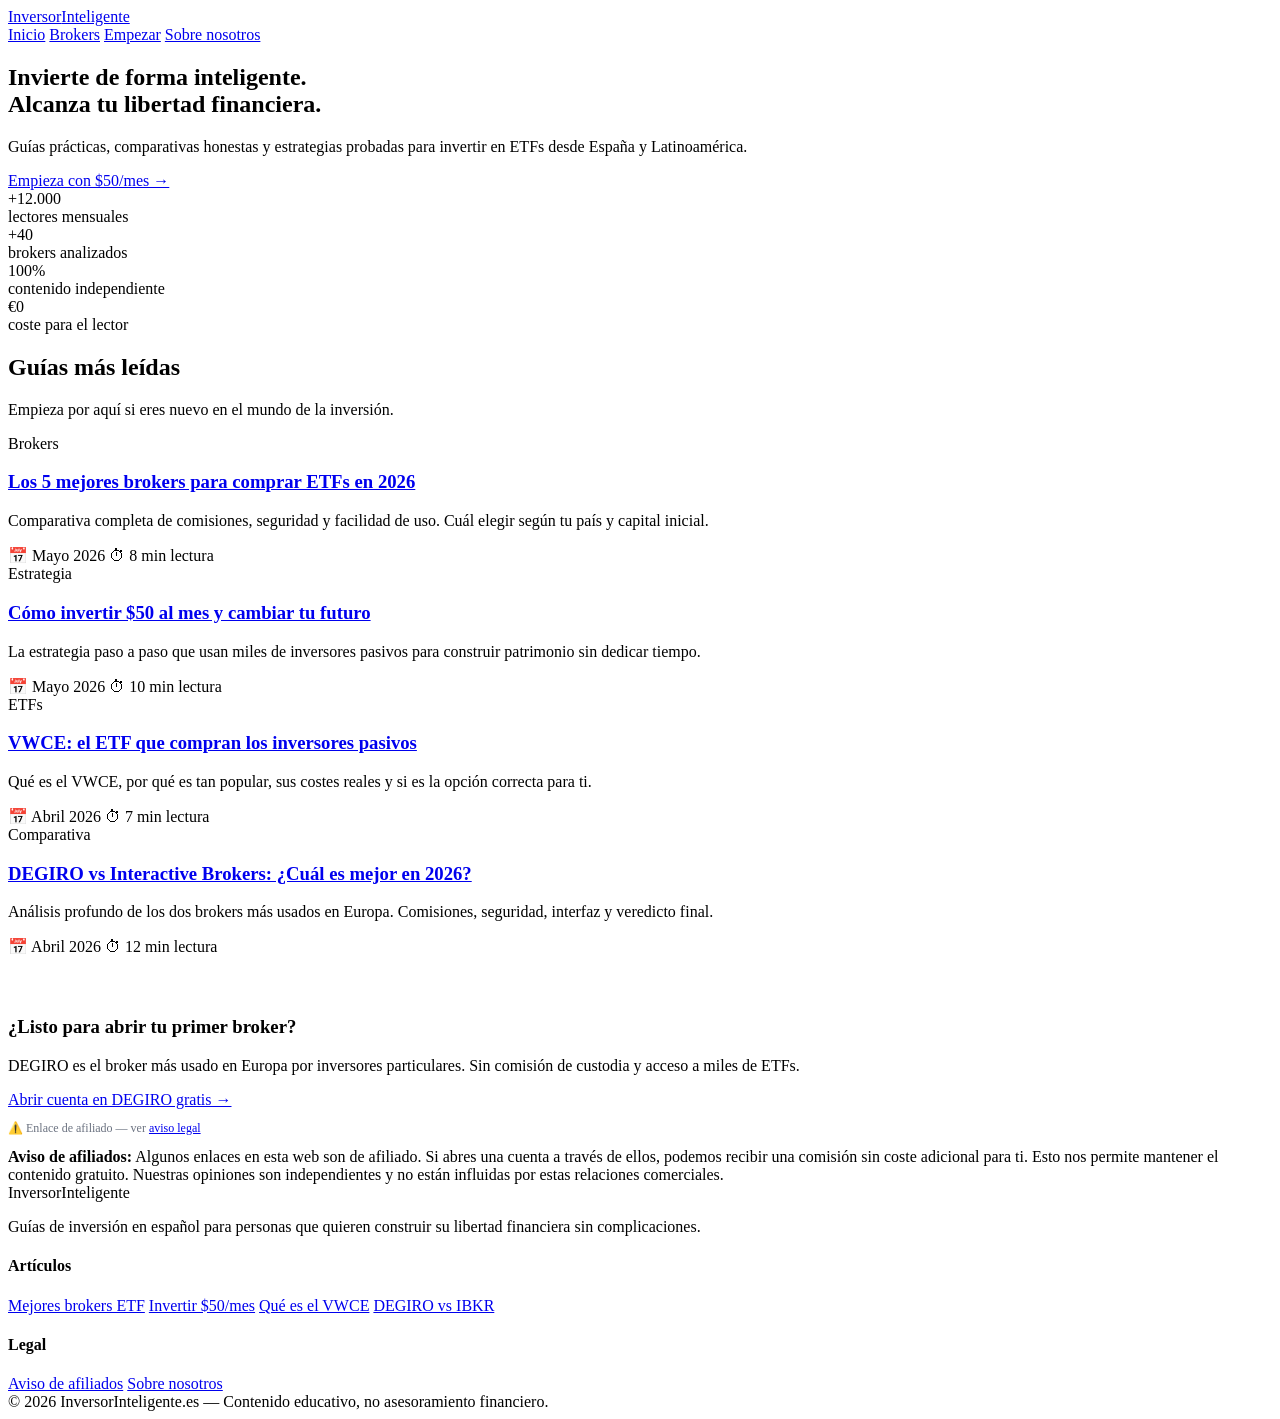
==== index.html @ 0a6e16d0 "Add files via upload" ====
<!DOCTYPE html>
<html lang="es">
<head>
  <meta charset="UTF-8">
  <meta name="viewport" content="width=device-width, initial-scale=1.0">
  <title>InversorInteligente.es — Finanzas personales e inversión en español</title>
  <meta name="description" content="Aprende a invertir en ETFs, compara brokers y alcanza la libertad financiera. Guías en español para inversores desde cero.">
  <meta name="keywords" content="invertir en ETFs, mejores brokers España, libertad financiera, VWCE, finanzas personales">
  <link rel="canonical" href="https://inversorinteligente.es/">
  <link rel="stylesheet" href="css/style.css">

  <!-- Open Graph -->
  <meta property="og:title" content="InversorInteligente.es — Finanzas personales e inversión">
  <meta property="og:description" content="Aprende a invertir en ETFs, compara brokers y alcanza la libertad financiera.">
  <meta property="og:type" content="website">
</head>
<body>

<!-- HEADER -->
<header>
  <div class="header-inner">
    <a href="index.html" class="logo">Inversor<span>Inteligente</span></a>
    <nav>
      <a href="index.html">Inicio</a>
      <a href="articulos/mejores-brokers-etf-2026.html">Brokers</a>
      <a href="articulos/como-invertir-50-euros-mes.html">Empezar</a>
      <a href="sobre-nosotros.html">Sobre nosotros</a>
    </nav>
  </div>
</header>

<!-- HERO -->
<section class="hero">
  <h1>Invierte de forma inteligente.<br>Alcanza tu libertad financiera.</h1>
  <p>Guías prácticas, comparativas honestas y estrategias probadas para invertir en ETFs desde España y Latinoamérica.</p>
  <a href="articulos/como-invertir-50-euros-mes.html" class="btn">Empieza con $50/mes →</a>
</section>

<!-- STATS -->
<div class="container">
  <div class="stats">
    <div class="stats-grid">
      <div>
        <span class="stat-num">+12.000</span>
        <div class="stat-label">lectores mensuales</div>
      </div>
      <div>
        <span class="stat-num">+40</span>
        <div class="stat-label">brokers analizados</div>
      </div>
      <div>
        <span class="stat-num">100%</span>
        <div class="stat-label">contenido independiente</div>
      </div>
      <div>
        <span class="stat-num">€0</span>
        <div class="stat-label">coste para el lector</div>
      </div>
    </div>
  </div>

  <!-- ARTÍCULOS DESTACADOS -->
  <h2 class="section-title">Guías más leídas</h2>
  <p class="section-sub">Empieza por aquí si eres nuevo en el mundo de la inversión.</p>

  <div class="grid">

    <div class="card">
      <div class="card-body">
        <span class="card-tag">Brokers</span>
        <h3><a href="articulos/mejores-brokers-etf-2026.html">Los 5 mejores brokers para comprar ETFs en 2026</a></h3>
        <p>Comparativa completa de comisiones, seguridad y facilidad de uso. Cuál elegir según tu país y capital inicial.</p>
        <div class="card-meta">
          <span>📅 Mayo 2026</span>
          <span>⏱ 8 min lectura</span>
        </div>
      </div>
    </div>

    <div class="card">
      <div class="card-body">
        <span class="card-tag">Estrategia</span>
        <h3><a href="articulos/como-invertir-50-euros-mes.html">Cómo invertir $50 al mes y cambiar tu futuro</a></h3>
        <p>La estrategia paso a paso que usan miles de inversores pasivos para construir patrimonio sin dedicar tiempo.</p>
        <div class="card-meta">
          <span>📅 Mayo 2026</span>
          <span>⏱ 10 min lectura</span>
        </div>
      </div>
    </div>

    <div class="card">
      <div class="card-body">
        <span class="card-tag">ETFs</span>
        <h3><a href="articulos/que-es-vwce.html">VWCE: el ETF que compran los inversores pasivos</a></h3>
        <p>Qué es el VWCE, por qué es tan popular, sus costes reales y si es la opción correcta para ti.</p>
        <div class="card-meta">
          <span>📅 Abril 2026</span>
          <span>⏱ 7 min lectura</span>
        </div>
      </div>
    </div>

    <div class="card">
      <div class="card-body">
        <span class="card-tag">Comparativa</span>
        <h3><a href="articulos/degiro-vs-interactive-brokers.html">DEGIRO vs Interactive Brokers: ¿Cuál es mejor en 2026?</a></h3>
        <p>Análisis profundo de los dos brokers más usados en Europa. Comisiones, seguridad, interfaz y veredicto final.</p>
        <div class="card-meta">
          <span>📅 Abril 2026</span>
          <span>⏱ 12 min lectura</span>
        </div>
      </div>
    </div>

  </div>

  <!-- BANNER -->
  <div class="banner-afiliado" style="margin-top: 60px;">
    <h3>¿Listo para abrir tu primer broker?</h3>
    <p>DEGIRO es el broker más usado en Europa por inversores particulares. Sin comisión de custodia y acceso a miles de ETFs.</p>
    <a href="https://www.degiro.es/amigo-invita-amigo/empezar-a-invertir?id=TU_ID_AFILIADO" class="btn btn-verde" target="_blank" rel="nofollow noopener">Abrir cuenta en DEGIRO gratis →</a>
    <p style="font-size:0.75rem; margin-top:12px; color:#6b7280;">⚠️ Enlace de afiliado — ver <a href="aviso-legal-afiliados.html">aviso legal</a></p>
  </div>

</div>

<!-- FOOTER -->
<footer>
  <div class="footer-inner">
    <div class="aviso">
      <strong>Aviso de afiliados:</strong> Algunos enlaces en esta web son de afiliado. Si abres una cuenta a través de ellos, podemos recibir una comisión sin coste adicional para ti. Esto nos permite mantener el contenido gratuito. Nuestras opiniones son independientes y no están influidas por estas relaciones comerciales.
    </div>
    <div class="footer-grid">
      <div>
        <div class="footer-logo">InversorInteligente</div>
        <p>Guías de inversión en español para personas que quieren construir su libertad financiera sin complicaciones.</p>
      </div>
      <div>
        <h4>Artículos</h4>
        <a href="articulos/mejores-brokers-etf-2026.html">Mejores brokers ETF</a>
        <a href="articulos/como-invertir-50-euros-mes.html">Invertir $50/mes</a>
        <a href="articulos/que-es-vwce.html">Qué es el VWCE</a>
        <a href="articulos/degiro-vs-interactive-brokers.html">DEGIRO vs IBKR</a>
      </div>
      <div>
        <h4>Legal</h4>
        <a href="aviso-legal-afiliados.html">Aviso de afiliados</a>
        <a href="sobre-nosotros.html">Sobre nosotros</a>
      </div>
    </div>
    <div class="footer-bottom">
      <span>© 2026 InversorInteligente.es — Contenido educativo, no asesoramiento financiero.</span>
      <a href="aviso-legal-afiliados.html" style="color:rgba(255,255,255,0.6)">Aviso legal</a>
    </div>
  </div>
</footer>

</body>
</html>
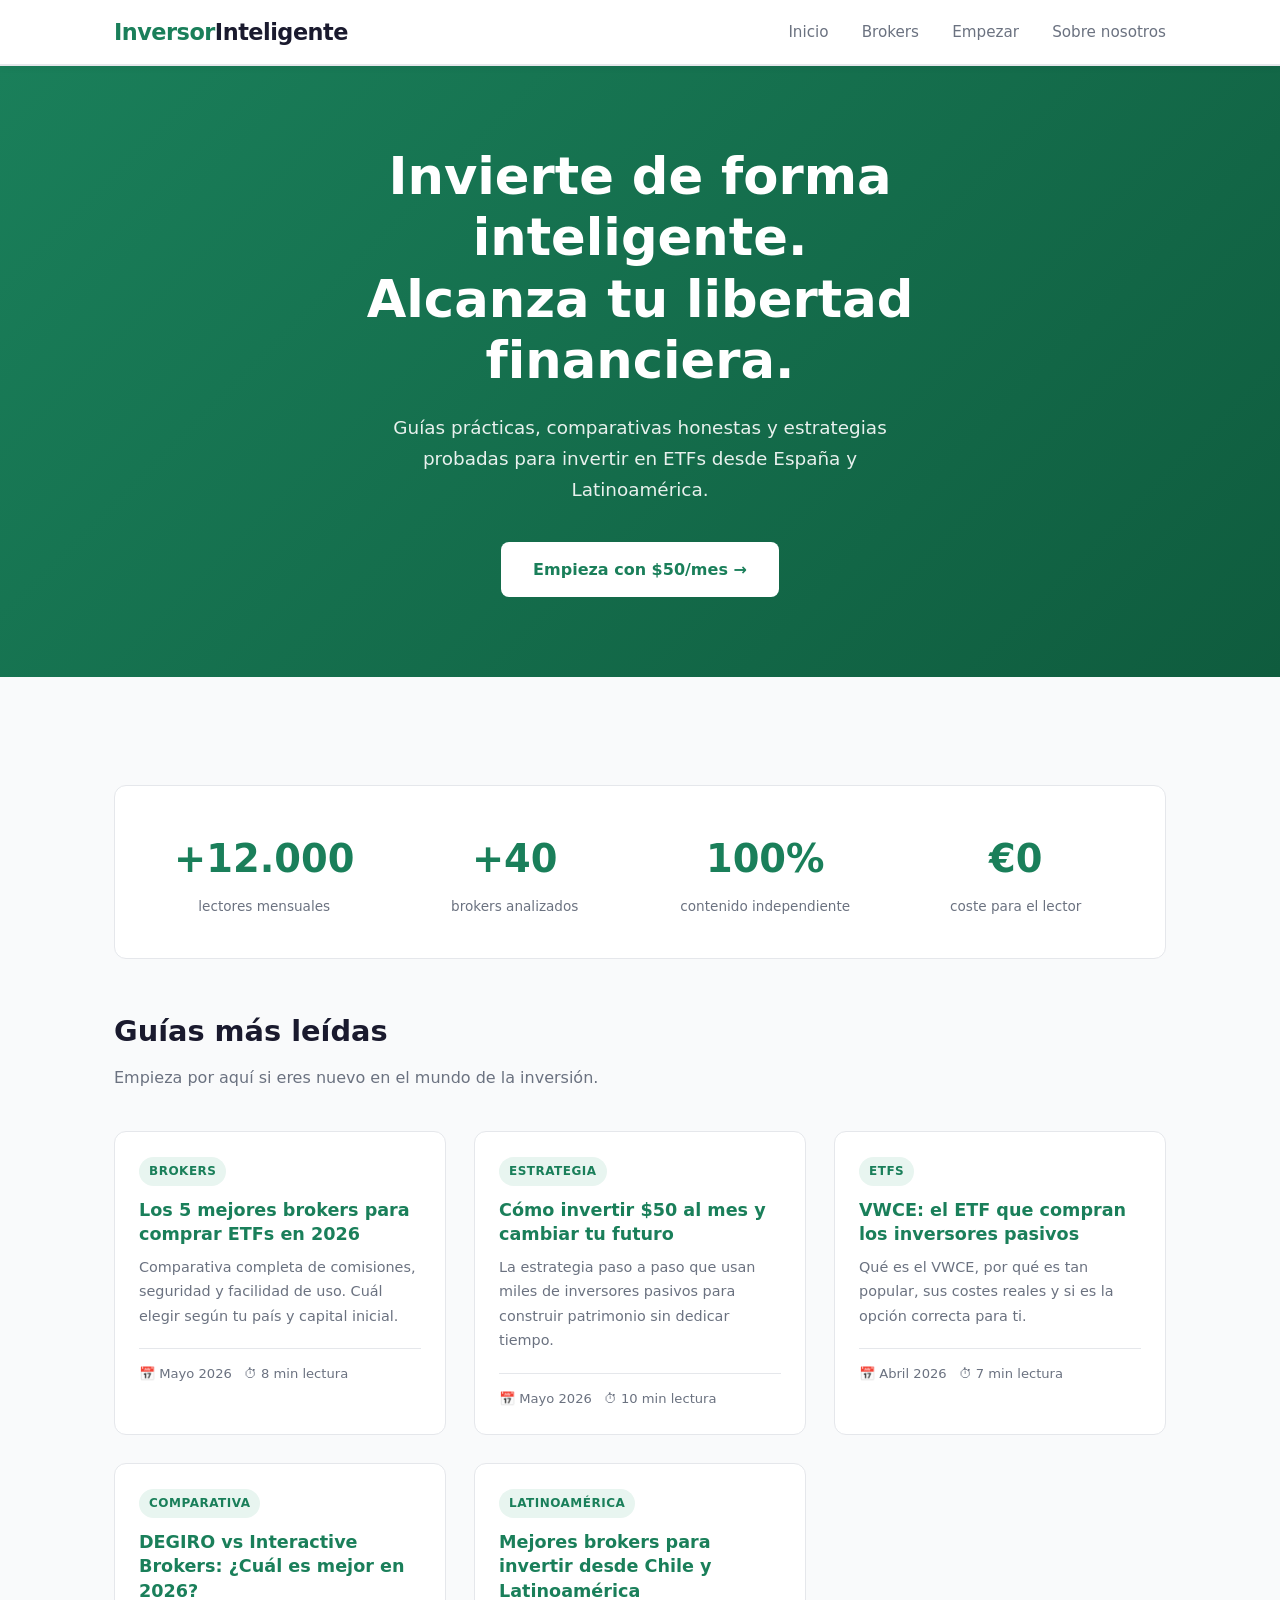
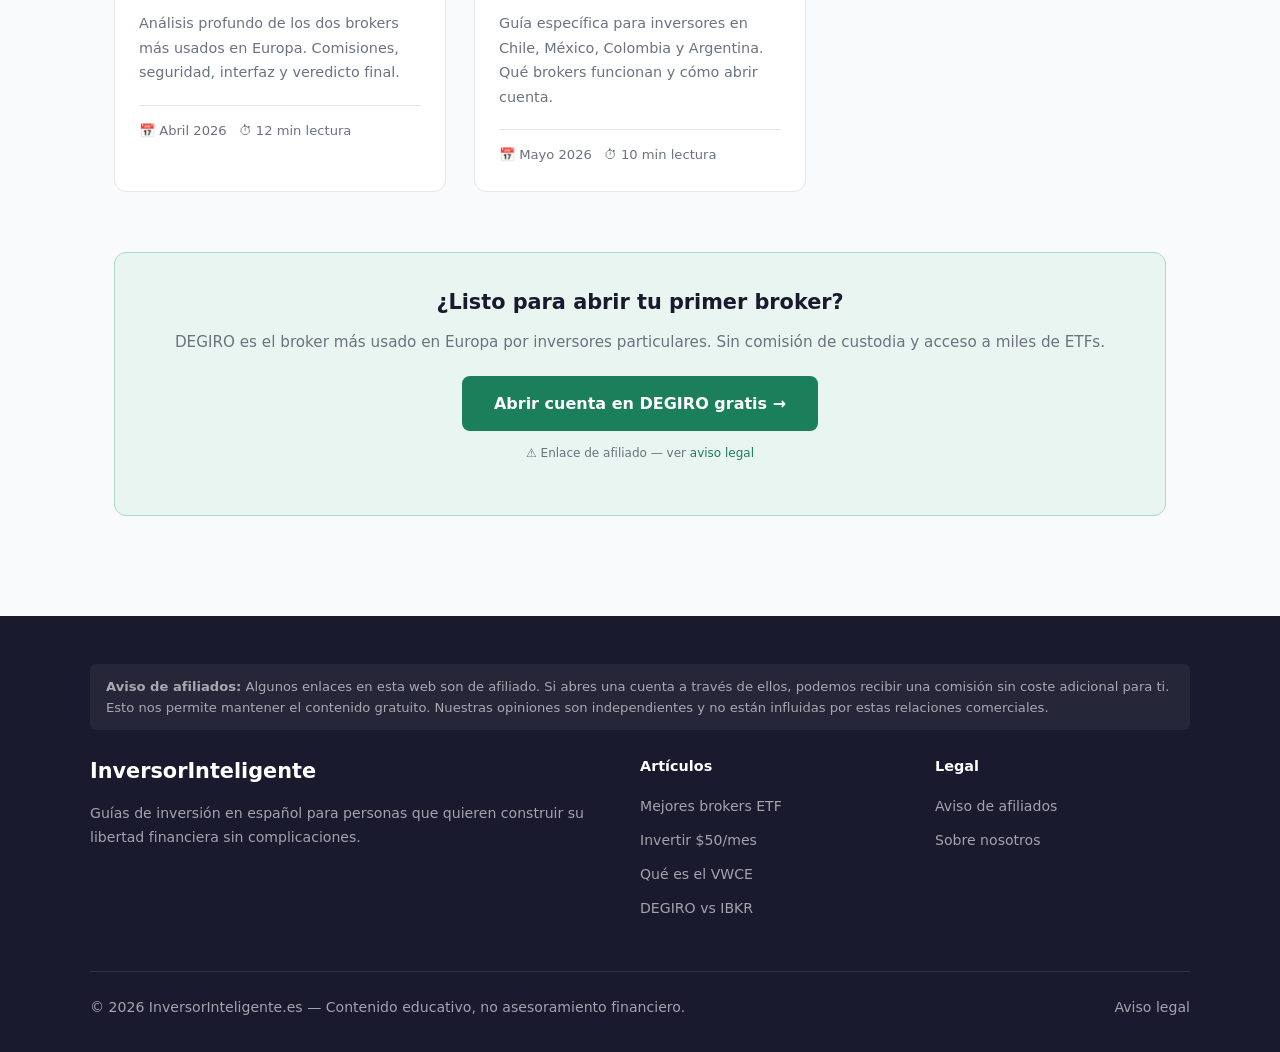
==== commit 4c4a26c7: "Add files via upload" ====
--- a/index.html
+++ b/index.html
@@ -113,6 +113,18 @@
       </div>
     </div>
 
+    <div class="card">
+      <div class="card-body">
+        <span class="card-tag">Latinoamérica</span>
+        <h3><a href="articulos/mejores-brokers-chile-latinoamerica.html">Mejores brokers para invertir desde Chile y Latinoamérica</a></h3>
+        <p>Guía específica para inversores en Chile, México, Colombia y Argentina. Qué brokers funcionan y cómo abrir cuenta.</p>
+        <div class="card-meta">
+          <span>📅 Mayo 2026</span>
+          <span>⏱ 10 min lectura</span>
+        </div>
+      </div>
+    </div>
+
   </div>
 
   <!-- BANNER -->
--- a/css/style.css
+++ b/css/style.css
@@ -0,0 +1,412 @@
+/* ===== RESET & BASE ===== */
+*, *::before, *::after { box-sizing: border-box; margin: 0; padding: 0; }
+
+:root {
+  --verde: #1a7f5a;
+  --verde-claro: #e8f5f0;
+  --oscuro: #1a1a2e;
+  --gris: #6b7280;
+  --blanco: #ffffff;
+  --fondo: #f9fafb;
+  --borde: #e5e7eb;
+  --fuente: 'Segoe UI', system-ui, -apple-system, sans-serif;
+}
+
+body {
+  font-family: var(--fuente);
+  background: var(--fondo);
+  color: var(--oscuro);
+  line-height: 1.7;
+}
+
+a { color: var(--verde); text-decoration: none; }
+a:hover { text-decoration: underline; }
+
+/* ===== HEADER ===== */
+header {
+  background: var(--blanco);
+  border-bottom: 2px solid var(--borde);
+  position: sticky;
+  top: 0;
+  z-index: 100;
+  box-shadow: 0 1px 8px rgba(0,0,0,0.06);
+}
+
+.header-inner {
+  max-width: 1100px;
+  margin: 0 auto;
+  padding: 0 24px;
+  display: flex;
+  align-items: center;
+  justify-content: space-between;
+  height: 64px;
+}
+
+.logo {
+  font-size: 1.4rem;
+  font-weight: 800;
+  color: var(--verde);
+  letter-spacing: -0.5px;
+}
+
+.logo span { color: var(--oscuro); }
+
+nav a {
+  margin-left: 28px;
+  font-size: 0.95rem;
+  font-weight: 500;
+  color: var(--gris);
+  transition: color 0.2s;
+}
+
+nav a:hover { color: var(--verde); text-decoration: none; }
+
+/* ===== HERO ===== */
+.hero {
+  background: linear-gradient(135deg, var(--verde) 0%, #0f5c3e 100%);
+  color: var(--blanco);
+  padding: 80px 24px;
+  text-align: center;
+}
+
+.hero h1 {
+  font-size: clamp(2rem, 5vw, 3.2rem);
+  font-weight: 800;
+  max-width: 700px;
+  margin: 0 auto 20px;
+  line-height: 1.2;
+}
+
+.hero p {
+  font-size: 1.15rem;
+  max-width: 560px;
+  margin: 0 auto 36px;
+  opacity: 0.9;
+}
+
+.btn {
+  display: inline-block;
+  background: var(--blanco);
+  color: var(--verde);
+  padding: 14px 32px;
+  border-radius: 8px;
+  font-weight: 700;
+  font-size: 1rem;
+  transition: transform 0.2s, box-shadow 0.2s;
+}
+
+.btn:hover {
+  transform: translateY(-2px);
+  box-shadow: 0 8px 20px rgba(0,0,0,0.15);
+  text-decoration: none;
+}
+
+.btn-verde {
+  background: var(--verde);
+  color: var(--blanco);
+}
+
+/* ===== CONTENEDOR ===== */
+.container {
+  max-width: 1100px;
+  margin: 0 auto;
+  padding: 60px 24px;
+}
+
+/* ===== GRID ARTÍCULOS ===== */
+.section-title {
+  font-size: 1.8rem;
+  font-weight: 800;
+  margin-bottom: 8px;
+  color: var(--oscuro);
+}
+
+.section-sub {
+  color: var(--gris);
+  margin-bottom: 40px;
+  font-size: 1rem;
+}
+
+.grid {
+  display: grid;
+  grid-template-columns: repeat(auto-fill, minmax(320px, 1fr));
+  gap: 28px;
+}
+
+.card {
+  background: var(--blanco);
+  border: 1px solid var(--borde);
+  border-radius: 12px;
+  overflow: hidden;
+  transition: transform 0.2s, box-shadow 0.2s;
+}
+
+.card:hover {
+  transform: translateY(-4px);
+  box-shadow: 0 12px 32px rgba(0,0,0,0.08);
+}
+
+.card-tag {
+  display: inline-block;
+  background: var(--verde-claro);
+  color: var(--verde);
+  font-size: 0.75rem;
+  font-weight: 700;
+  padding: 4px 10px;
+  border-radius: 20px;
+  text-transform: uppercase;
+  letter-spacing: 0.5px;
+}
+
+.card-body { padding: 24px; }
+
+.card-body h3 {
+  font-size: 1.1rem;
+  font-weight: 700;
+  margin: 12px 0 8px;
+  line-height: 1.4;
+}
+
+.card-body p {
+  color: var(--gris);
+  font-size: 0.9rem;
+  margin-bottom: 20px;
+}
+
+.card-meta {
+  display: flex;
+  align-items: center;
+  gap: 12px;
+  font-size: 0.82rem;
+  color: var(--gris);
+  border-top: 1px solid var(--borde);
+  padding-top: 14px;
+  margin-top: 14px;
+}
+
+/* ===== BANNER AFILIADO ===== */
+.banner-afiliado {
+  background: var(--verde-claro);
+  border: 1px solid #b2d8cb;
+  border-radius: 12px;
+  padding: 32px;
+  text-align: center;
+  margin: 40px 0;
+}
+
+.banner-afiliado h3 {
+  font-size: 1.3rem;
+  font-weight: 800;
+  margin-bottom: 10px;
+}
+
+.banner-afiliado p {
+  color: var(--gris);
+  margin-bottom: 20px;
+  font-size: 0.95rem;
+}
+
+/* ===== TABLA COMPARATIVA ===== */
+.tabla-wrap { overflow-x: auto; margin: 28px 0; }
+
+table {
+  width: 100%;
+  border-collapse: collapse;
+  font-size: 0.93rem;
+}
+
+th {
+  background: var(--verde);
+  color: var(--blanco);
+  padding: 12px 16px;
+  text-align: left;
+  font-weight: 600;
+}
+
+td {
+  padding: 12px 16px;
+  border-bottom: 1px solid var(--borde);
+}
+
+tr:nth-child(even) td { background: var(--fondo); }
+
+.check { color: var(--verde); font-weight: 700; }
+.cross { color: #ef4444; }
+
+/* ===== ARTÍCULO ===== */
+.article-header {
+  background: linear-gradient(135deg, var(--verde) 0%, #0f5c3e 100%);
+  color: var(--blanco);
+  padding: 64px 24px 48px;
+  text-align: center;
+}
+
+.article-header .tag {
+  display: inline-block;
+  background: rgba(255,255,255,0.2);
+  color: var(--blanco);
+  font-size: 0.8rem;
+  font-weight: 700;
+  padding: 4px 12px;
+  border-radius: 20px;
+  text-transform: uppercase;
+  margin-bottom: 16px;
+}
+
+.article-header h1 {
+  font-size: clamp(1.6rem, 4vw, 2.4rem);
+  font-weight: 800;
+  max-width: 760px;
+  margin: 0 auto 16px;
+  line-height: 1.25;
+}
+
+.article-header .meta {
+  opacity: 0.8;
+  font-size: 0.9rem;
+}
+
+.article-body {
+  max-width: 780px;
+  margin: 0 auto;
+  padding: 48px 24px;
+}
+
+.article-body h2 {
+  font-size: 1.5rem;
+  font-weight: 800;
+  margin: 48px 0 16px;
+  color: var(--oscuro);
+}
+
+.article-body h3 {
+  font-size: 1.15rem;
+  font-weight: 700;
+  margin: 32px 0 12px;
+  color: var(--verde);
+}
+
+.article-body p { margin-bottom: 18px; color: #374151; }
+
+.article-body ul, .article-body ol {
+  margin: 0 0 18px 24px;
+  color: #374151;
+}
+
+.article-body li { margin-bottom: 8px; }
+
+.destacado {
+  background: var(--verde-claro);
+  border-left: 4px solid var(--verde);
+  padding: 20px 24px;
+  border-radius: 0 8px 8px 0;
+  margin: 28px 0;
+  font-size: 0.95rem;
+}
+
+.destacado strong { color: var(--verde); }
+
+.cta-box {
+  background: var(--verde);
+  color: var(--blanco);
+  border-radius: 12px;
+  padding: 32px;
+  text-align: center;
+  margin: 40px 0;
+}
+
+.cta-box h3 { font-size: 1.3rem; margin-bottom: 10px; }
+.cta-box p { opacity: 0.9; margin-bottom: 20px; font-size: 0.95rem; }
+
+/* ===== STATS ===== */
+.stats {
+  background: var(--blanco);
+  border: 1px solid var(--borde);
+  border-radius: 12px;
+  padding: 40px;
+  margin: 48px 0;
+}
+
+.stats-grid {
+  display: grid;
+  grid-template-columns: repeat(auto-fit, minmax(160px, 1fr));
+  gap: 32px;
+  text-align: center;
+}
+
+.stat-num {
+  font-size: 2.4rem;
+  font-weight: 900;
+  color: var(--verde);
+  display: block;
+}
+
+.stat-label { font-size: 0.85rem; color: var(--gris); margin-top: 4px; }
+
+/* ===== FOOTER ===== */
+footer {
+  background: var(--oscuro);
+  color: rgba(255,255,255,0.6);
+  padding: 48px 24px 32px;
+  font-size: 0.88rem;
+}
+
+.footer-inner {
+  max-width: 1100px;
+  margin: 0 auto;
+}
+
+.footer-grid {
+  display: grid;
+  grid-template-columns: 2fr 1fr 1fr;
+  gap: 40px;
+  margin-bottom: 40px;
+}
+
+.footer-logo {
+  font-size: 1.3rem;
+  font-weight: 800;
+  color: var(--blanco);
+  margin-bottom: 12px;
+}
+
+.footer-grid h4 {
+  color: var(--blanco);
+  font-size: 0.9rem;
+  font-weight: 700;
+  margin-bottom: 16px;
+}
+
+.footer-grid a {
+  display: block;
+  color: rgba(255,255,255,0.6);
+  margin-bottom: 10px;
+  font-size: 0.88rem;
+  transition: color 0.2s;
+}
+
+.footer-grid a:hover { color: var(--blanco); text-decoration: none; }
+
+.footer-bottom {
+  border-top: 1px solid rgba(255,255,255,0.1);
+  padding-top: 24px;
+  display: flex;
+  justify-content: space-between;
+  align-items: center;
+  flex-wrap: wrap;
+  gap: 12px;
+}
+
+.aviso {
+  background: rgba(255,255,255,0.05);
+  border-radius: 6px;
+  padding: 12px 16px;
+  margin-bottom: 24px;
+  font-size: 0.82rem;
+  line-height: 1.6;
+}
+
+@media (max-width: 768px) {
+  .footer-grid { grid-template-columns: 1fr; gap: 24px; }
+  nav { display: none; }
+}
